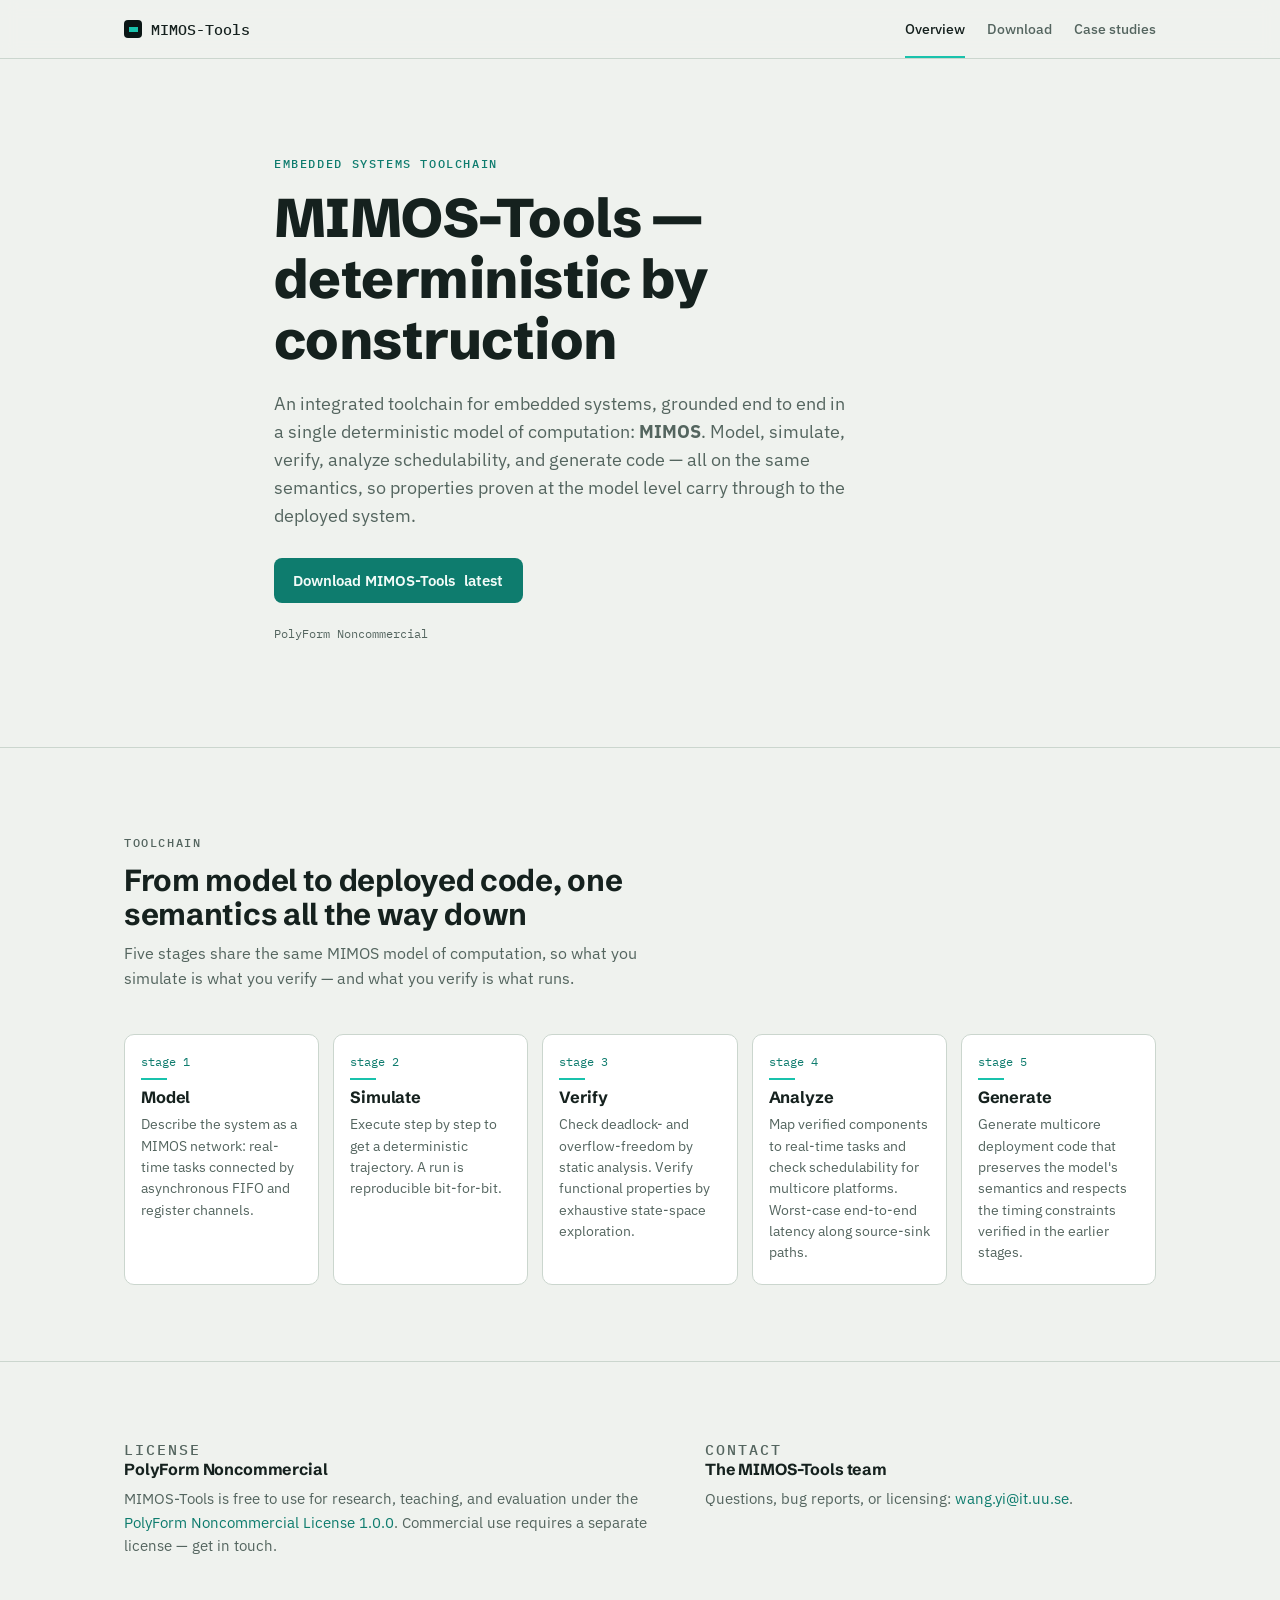
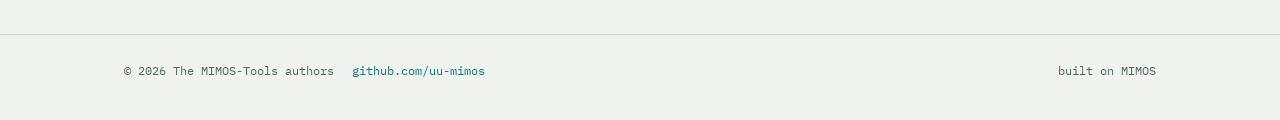
==== index.html @ 055eae3d "first version" ====
<!DOCTYPE html>
<html lang="en">
<head>
<meta charset="utf-8" />
<meta name="viewport" content="width=device-width, initial-scale=1" />
<title>MIMOS-Tools — deterministic by construction</title>
<meta name="description" content="MIMOS-Tools is a toolchain for modeling, simulating, verifying, analyzing, and generating code for embedded systems." />

<!-- ============================================================
     EDIT ME before going live — search for "TODO" across files:
       1. CODE_REPO (main.js): the repo that holds Releases.
       2. download.html — quick start commands, once the release
          form (jar / CLI binary / ...) is fixed.
       3. Contact email (this file, License & contact section).
     ============================================================ -->

<link rel="icon" href='data:image/svg+xml,<svg xmlns="http://www.w3.org/2000/svg" viewBox="0 0 32 32"><rect width="32" height="32" rx="6" fill="%230A1615"/><rect x="6" y="13" width="13" height="7" fill="%2319C2AC"/><polygon points="21,21 29,21 25,13" fill="%23F5A83C"/></svg>' />
<link rel="preconnect" href="https://fonts.googleapis.com">
<link rel="preconnect" href="https://fonts.gstatic.com" crossorigin>
<link href="https://fonts.googleapis.com/css2?family=Schibsted+Grotesk:wght@500;700;800&family=IBM+Plex+Sans:wght@400;500;600&family=IBM+Plex+Mono:wght@400;500&display=swap" rel="stylesheet">
<link rel="stylesheet" href="style.css" />
</head>
<body>
<header class="top">
  <div class="wrap top-inner">
    <a class="wordmark" href="index.html"><span class="glyph" aria-hidden="true"></span>MIMOS-Tools</a>
    <nav aria-label="Primary">
      <a href="index.html" class="active">Overview</a>
      <a href="download.html">Download</a>
      <a href="case-studies.html">Case studies</a>
    </nav>
  </div>
</header>

<!-- ================= HERO ================= -->
<div class="hero">
  <div class="wrap hero-inner">
    <p class="eyebrow">Embedded systems toolchain</p>
    <h1>MIMOS-Tools — deterministic by construction</h1>
    <p class="lede">
      An integrated toolchain for embedded systems, grounded end to end
      in a single deterministic model of computation: <strong>MIMOS</strong>.
      Model, simulate, verify, analyze schedulability, and generate code —
      all on the same semantics, so properties proven at the model level
      carry through to the deployed system.
    </p>
    <div class="hero-cta">
      <a class="btn btn-primary" href="download.html">
        Download MIMOS-Tools <span class="ver" data-latest-version>latest</span>
      </a>
    </div>
    <p class="hero-meta">
      <span>PolyForm Noncommercial</span>
    </p>
  </div>
</div>

<!-- ================= TOOLCHAIN ================= -->
<section id="toolchain">
  <div class="wrap">
    <div class="sec-head">
      <p class="eyebrow">Toolchain</p>
      <h2>From model to deployed code, one semantics all the way down</h2>
      <p>Five stages share the same MIMOS model of computation, so what you simulate is what you verify — and what you verify is what runs.</p>
    </div>
    <div class="chain">
      <div class="step">
        <span class="n">stage 1</span>
        <h3>Model</h3>
        <p>Describe the system as a MIMOS network: real-time tasks connected by asynchronous FIFO and register channels.</p>
      </div>
      <div class="step">
        <span class="n">stage 2</span>
        <h3>Simulate</h3>
        <p>Execute step by step to get a deterministic trajectory. A run is reproducible bit-for-bit.</p>
      </div>
      <div class="step">
        <span class="n">stage 3</span>
        <h3>Verify</h3>
        <p>Check deadlock- and overflow-freedom by static analysis. Verify functional properties by exhaustive state-space exploration.</p>
      </div>
      <div class="step">
        <span class="n">stage 4</span>
        <h3>Analyze</h3>
        <p>Map verified components to real-time tasks and check schedulability for multicore platforms. Worst-case end-to-end latency along source-sink paths.</p>
      </div>
      <div class="step">
        <span class="n">stage 5</span>
        <h3>Generate</h3>
        <p>Generate multicore deployment code that preserves the model's semantics and respects the timing constraints verified in the earlier stages.</p>
      </div>
    </div>
  </div>
</section>

<!-- ================= LICENSE & CONTACT ================= -->
<section id="license">
  <div class="wrap lic-grid">
    <div>
      <p class="eyebrow">License</p>
      <h3>PolyForm Noncommercial</h3>
      <p>MIMOS-Tools is free to use for research, teaching, and evaluation under the
         <a href="https://polyformproject.org/licenses/noncommercial/1.0.0">PolyForm Noncommercial License 1.0.0</a>.
         Commercial use requires a separate license — get in touch.</p>
    </div>
    <div>
      <p class="eyebrow">Contact</p>
      <h3>The MIMOS-Tools team</h3>
      <p>Questions, bug reports, or licensing:
         <a href="mailto:wang.yi@it.uu.se">wang.yi@it.uu.se</a>.</p>
    </div>
  </div>
</section>

<footer>
  <div class="wrap foot-inner">
    <span>© 2026 The MIMOS-Tools authors</span>
    <span><a href="https://github.com/uu-mimos">github.com/uu-mimos</a></span>
    <span class="right">built on MIMOS</span>
  </div>
</footer>

<script src="main.js"></script>
</body>
</html>
---- style.css ----
:root{
  --paper:      #EFF2EE;
  --paper-2:    #E6EBE5;
  --ink:        #15211E;
  --muted:      #54655F;
  --line:       #CBD6CE;
  --panel:      #0A1615;
  --panel-line: rgba(25,194,172,.14);
  --trace:      #19C2AC;
  --trace-deep: #0E7C6E;
  --amber:      #F5A83C;
  --radius:     10px;
}

*{ box-sizing:border-box; margin:0; padding:0; }
html{ scroll-behavior:smooth; }
body{
  background:var(--paper);
  color:var(--ink);
  font-family:"IBM Plex Sans",system-ui,sans-serif;
  font-size:16px; line-height:1.6;
  -webkit-font-smoothing:antialiased;
}
::selection{ background:rgba(25,194,172,.28); }

a{ color:var(--trace-deep); text-decoration:none; }
a:hover{ text-decoration:underline; }
:focus-visible{ outline:2px solid var(--trace-deep); outline-offset:2px; border-radius:2px; }

.wrap{ max-width:1080px; margin:0 auto; padding:0 24px; }

.eyebrow{
  font-family:"IBM Plex Mono",monospace;
  font-size:.72rem; font-weight:500;
  letter-spacing:.14em; text-transform:uppercase;
  color:var(--trace-deep);
}

h1,h2,h3{ font-family:"Schibsted Grotesk",sans-serif; line-height:1.12; letter-spacing:-.01em; }

/* ---------- top nav ---------- */
.top{
  position:sticky; top:0; z-index:50;
  background:color-mix(in srgb, var(--paper) 88%, transparent);
  backdrop-filter:blur(8px);
  border-bottom:1px solid var(--line);
}
.top-inner{
  display:flex; align-items:center; gap:28px;
  height:58px;
}
.wordmark{
  font-family:"IBM Plex Mono",monospace;
  font-weight:500; font-size:.95rem; color:var(--ink);
  display:flex; align-items:center; gap:9px;
}
.wordmark:hover{ text-decoration:none; }
.wordmark .glyph{
  width:18px; height:18px; border-radius:4px; background:var(--panel);
  display:inline-grid; place-items:center; flex:none;
}
.wordmark .glyph::before{
  content:""; width:9px; height:5px; background:var(--trace);
}
.top nav{ display:flex; gap:22px; margin-left:auto; }
.top nav a{
  font-size:.86rem; color:var(--muted); font-weight:500;
}
.top nav a:hover{ color:var(--ink); text-decoration:none; }
.top .btn{ margin-left:8px; }

/* ---------- buttons ---------- */
.btn{
  display:inline-flex; align-items:center; gap:9px;
  font-family:"IBM Plex Sans",sans-serif; font-weight:600; font-size:.92rem;
  padding:.62rem 1.15rem; border-radius:8px;
  border:1px solid transparent; cursor:pointer;
}
.btn:hover{ text-decoration:none; }
.btn-primary{ background:var(--trace-deep); color:#F2FBF8; }
.btn-primary:hover{ background:#0A5D51; }
.btn-ghost{ border-color:var(--line); color:var(--ink); background:transparent; }
.btn-ghost:hover{ border-color:var(--muted); }
.btn-sm{ padding:.42rem .85rem; font-size:.84rem; }

/* ---------- hero ---------- */
.hero{ padding:96px 0 104px; border-bottom:1px solid var(--line); }
.hero-inner{ max-width:780px; }
.hero h1{ font-size:clamp(2.2rem,5vw,3.4rem); font-weight:800; margin:.9rem 0 1.2rem; }
.hero .lede{ font-size:1.1rem; color:var(--muted); max-width:52ch; }
.hero-cta{ display:flex; gap:12px; margin-top:1.7rem; flex-wrap:wrap; }
.hero-meta{
  margin-top:1.3rem; font-family:"IBM Plex Mono",monospace;
  font-size:.75rem; color:var(--muted);
}
.hero-meta span+span::before{ content:"·"; margin:0 .6em; color:var(--line); }

@media (prefers-reduced-motion:reduce){
  html{ scroll-behavior:auto; }
}

/* ---------- sections ---------- */
section{ padding:76px 0; }
section+section{ border-top:1px solid var(--line); }
.sec-head{ max-width:56ch; margin-bottom:2.6rem; }
.sec-head h2{ font-size:clamp(1.5rem,2.6vw,1.9rem); font-weight:700; margin-top:.7rem; }
.sec-head p{ color:var(--muted); margin-top:.6rem; }

/* toolchain */
.chain{
  display:grid; grid-template-columns:repeat(5,1fr); gap:14px;
}
.step{
  background:#FFFFFF;
  border:1px solid var(--line); border-radius:var(--radius);
  padding:18px 16px 20px;
  display:flex; flex-direction:column; gap:.5rem;
}
.step .n{
  font-family:"IBM Plex Mono",monospace; font-size:.72rem; color:var(--trace-deep);
}
.step .n::after{
  content:""; display:block; width:26px; height:2px; background:var(--trace);
  margin-top:7px;
}
.step h3{ font-size:1.02rem; font-weight:700; }
.step p{ font-size:.86rem; color:var(--muted); line-height:1.55; }

/* quick start */
.qs-grid{ display:grid; grid-template-columns:1.15fr 1fr; gap:40px; align-items:start; }
.code{
  background:var(--panel); color:#D9E6E1;
  border:1px solid var(--panel-line); border-radius:var(--radius);
  font-family:"IBM Plex Mono",monospace; font-size:.84rem; line-height:1.75;
  padding:20px 22px; overflow-x:auto; white-space:pre;
}
.code .c{ color:rgba(217,230,225,.42); }
.code .t{ color:var(--trace); }
.qs-note{
  margin-top:.9rem; font-size:.8rem; color:var(--muted);
  font-family:"IBM Plex Mono",monospace;
}
.qs-side h3{ font-size:1rem; margin-bottom:.5rem; }
.qs-side p{ font-size:.9rem; color:var(--muted); margin-bottom:1.1rem; }

/* case studies */
.cases{ display:grid; grid-template-columns:repeat(3,1fr); gap:14px; }
.case{
  background:var(--paper-2); border:1px solid var(--line);
  border-radius:var(--radius); padding:20px 18px;
}
.case .tag{
  font-family:"IBM Plex Mono",monospace; font-size:.68rem;
  letter-spacing:.1em; text-transform:uppercase; color:var(--muted);
}
.case h3{ font-size:1.02rem; margin:.55rem 0 .45rem; }
.case p{ font-size:.86rem; color:var(--muted); }

/* misc */
.todo{ color:#B05A00; }

/* license / contact */
.lic-grid{ display:grid; grid-template-columns:1.2fr 1fr; gap:40px; }
.lic-grid h3{ font-size:1rem; margin-bottom:.5rem; }
.lic-grid p{ font-size:.92rem; color:var(--muted); }

/* footer */
footer{
  border-top:1px solid var(--line); padding:26px 0 40px;
  font-family:"IBM Plex Mono",monospace; font-size:.76rem; color:var(--muted);
  display:block;
}
.foot-inner{ display:flex; gap:18px; flex-wrap:wrap; }
.foot-inner .right{ margin-left:auto; }

/* ---------- responsive ---------- */
@media (max-width:960px){
  .chain{ grid-template-columns:repeat(2,1fr); }
  .qs-grid,.lic-grid{ grid-template-columns:1fr; }
  .cases{ grid-template-columns:1fr; }
}
@media (max-width:720px){
  .top-inner{ gap:16px; }
  .top nav{ gap:14px; }
  .top .btn{ display:none; }
  section{ padding:56px 0; }
}

/* ---------- multi-page nav & subpages ---------- */
.top nav a.active{ color:var(--ink); position:relative; }
.top nav a.active::after{
  content:""; position:absolute; left:0; right:0; bottom:-18px;
  height:2px; background:var(--trace);
}
.page-hero{ padding:68px 0 10px; }
.page-hero h1{ font-size:clamp(1.8rem,3.5vw,2.4rem); font-weight:800; margin-top:.7rem; }
.page-hero .lede{ color:var(--muted); margin-top:.7rem; max-width:56ch; }
section.tight{ padding-top:30px; }
.dl-card{
  background:#FFFFFF; border:1px solid var(--line); border-radius:var(--radius);
  padding:24px 26px; display:flex; align-items:center; gap:24px; flex-wrap:wrap;
}
.dl-card .dl-meta{ font-family:"IBM Plex Mono",monospace; font-size:.78rem; color:var(--muted); }
.dl-card .right-link{ margin-left:auto; font-size:.9rem; }
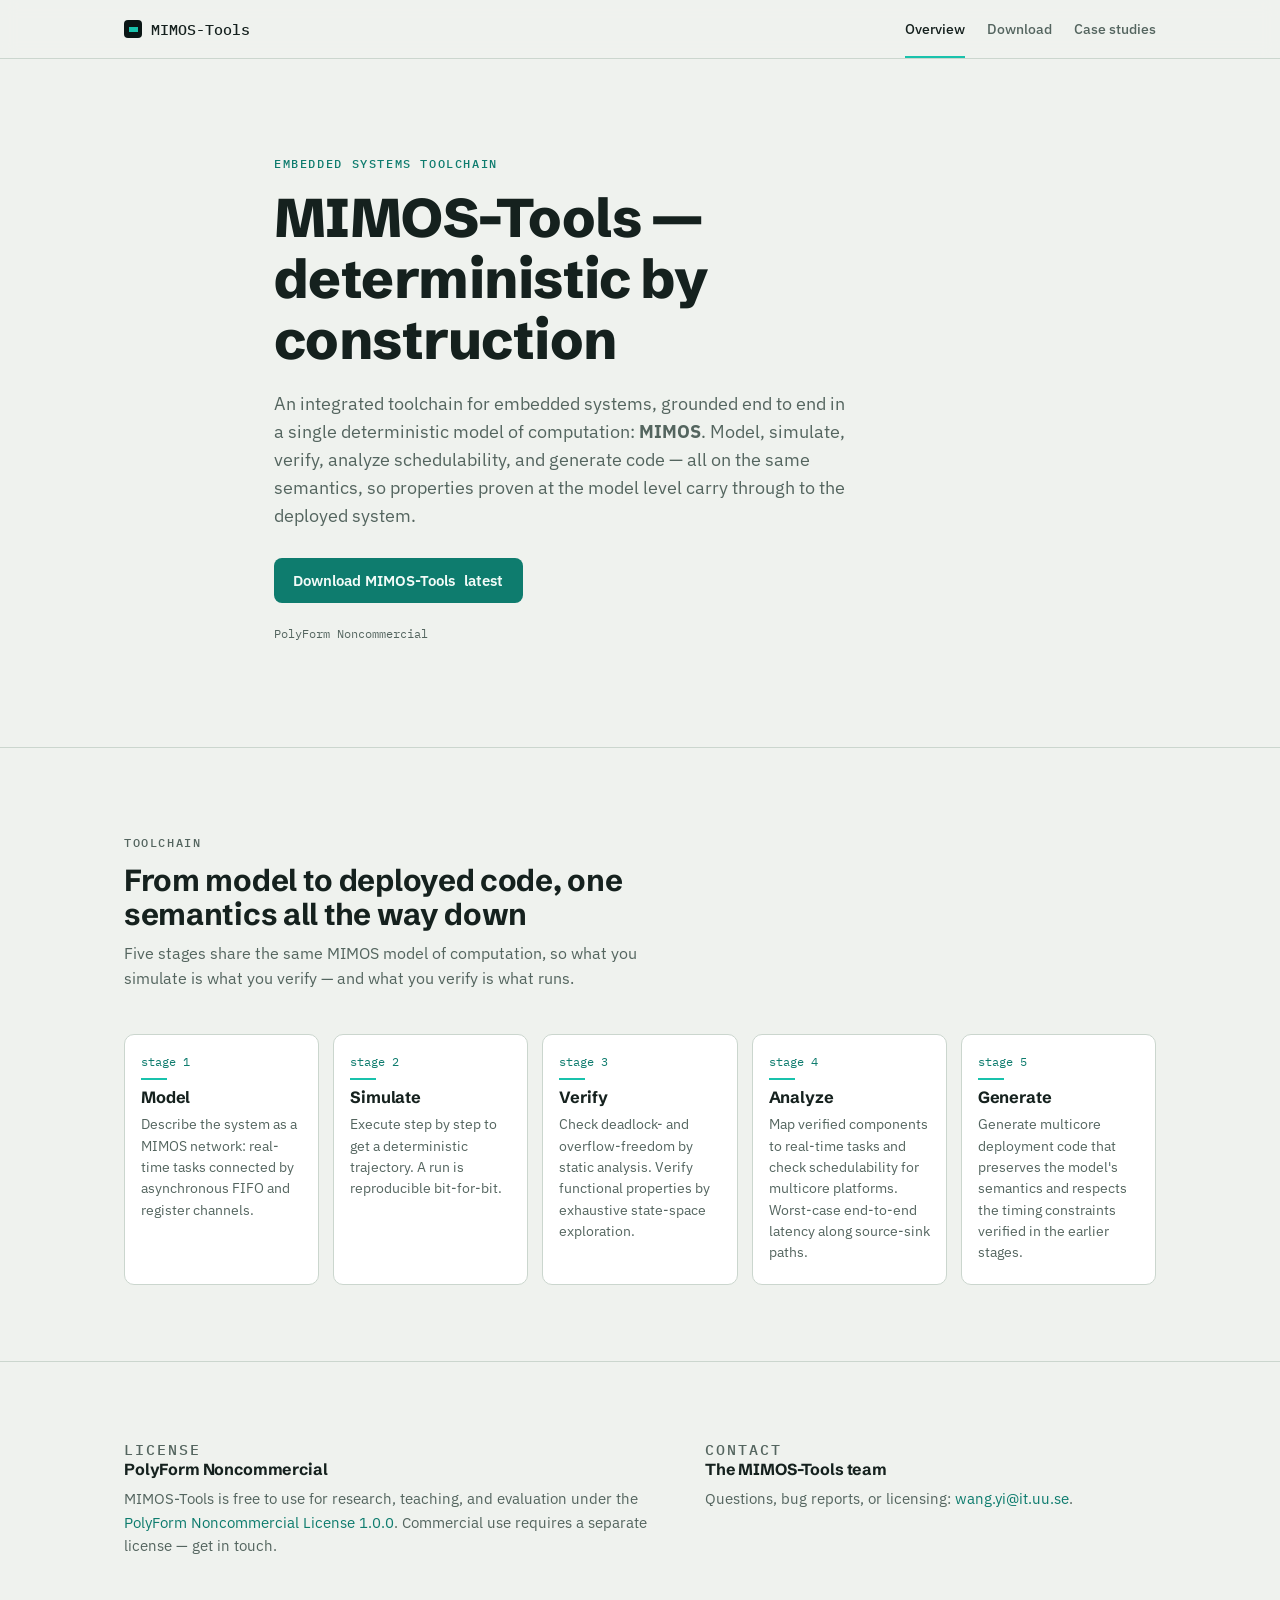
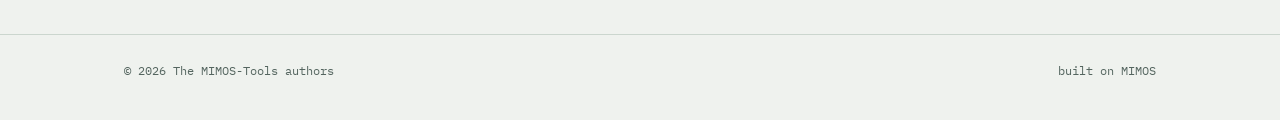
==== commit 445a059f: "update main page" ====
--- a/index.html
+++ b/index.html
@@ -115,7 +115,6 @@
 <footer>
   <div class="wrap foot-inner">
     <span>© 2026 The MIMOS-Tools authors</span>
-    <span><a href="https://github.com/uu-mimos">github.com/uu-mimos</a></span>
     <span class="right">built on MIMOS</span>
   </div>
 </footer>
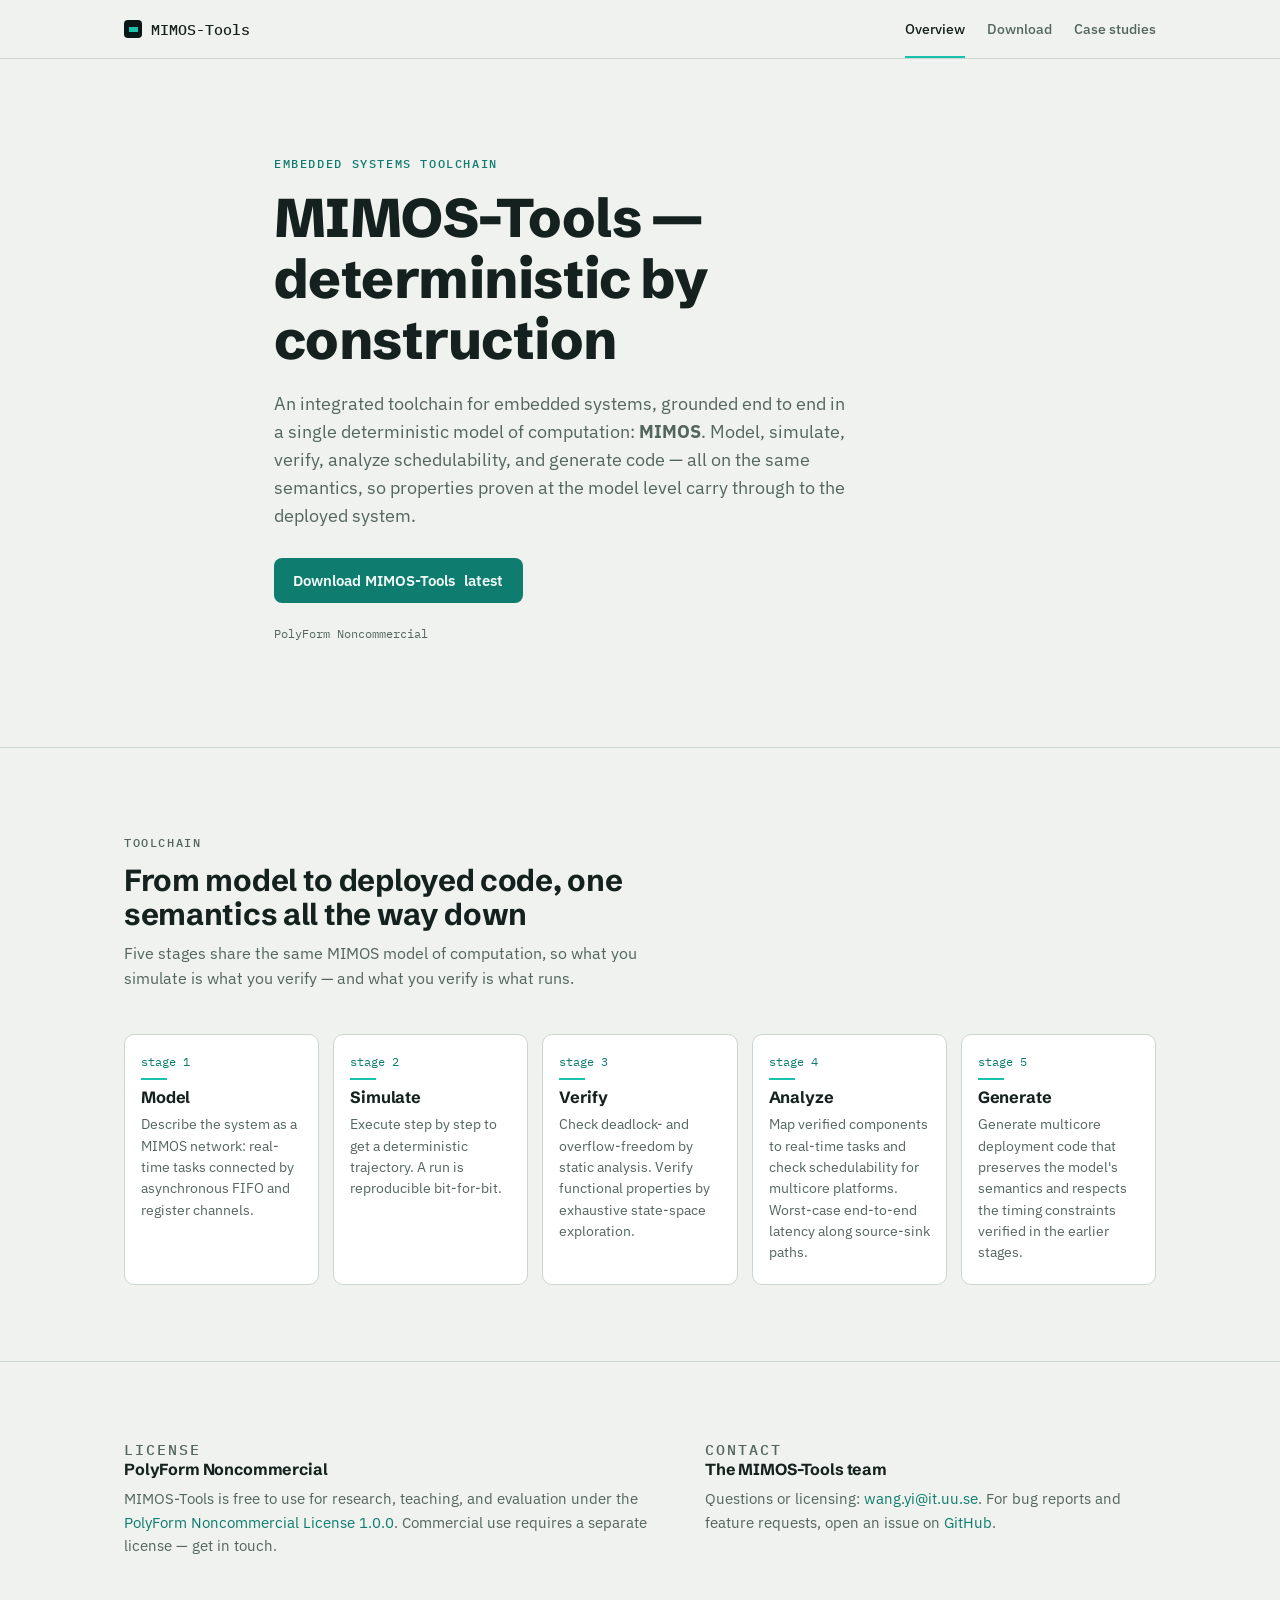
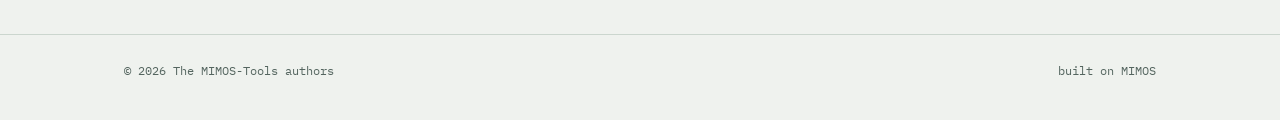
==== commit 94298eff: "update contact information" ====
--- a/index.html
+++ b/index.html
@@ -11,7 +11,6 @@
        1. CODE_REPO (main.js): the repo that holds Releases.
        2. download.html — quick start commands, once the release
           form (jar / CLI binary / ...) is fixed.
-       3. Contact email (this file, License & contact section).
      ============================================================ -->
 
 <link rel="icon" href='data:image/svg+xml,<svg xmlns="http://www.w3.org/2000/svg" viewBox="0 0 32 32"><rect width="32" height="32" rx="6" fill="%230A1615"/><rect x="6" y="13" width="13" height="7" fill="%2319C2AC"/><polygon points="21,21 29,21 25,13" fill="%23F5A83C"/></svg>' />
@@ -106,8 +105,10 @@
     <div>
       <p class="eyebrow">Contact</p>
       <h3>The MIMOS-Tools team</h3>
-      <p>Questions, bug reports, or licensing:
-         <a href="mailto:wang.yi@it.uu.se">wang.yi@it.uu.se</a>.</p>
+      <p>Questions or licensing:
+         <a href="mailto:wang.yi@it.uu.se">wang.yi@it.uu.se</a>.
+         For bug reports and feature requests, open an issue on
+         <a href="https://github.com/uu-mimos/MIMOS-Tools/issues">GitHub</a>.</p>
     </div>
   </div>
 </section>
@@ -121,4 +122,4 @@
 
 <script src="main.js"></script>
 </body>
-</html>
+</html>
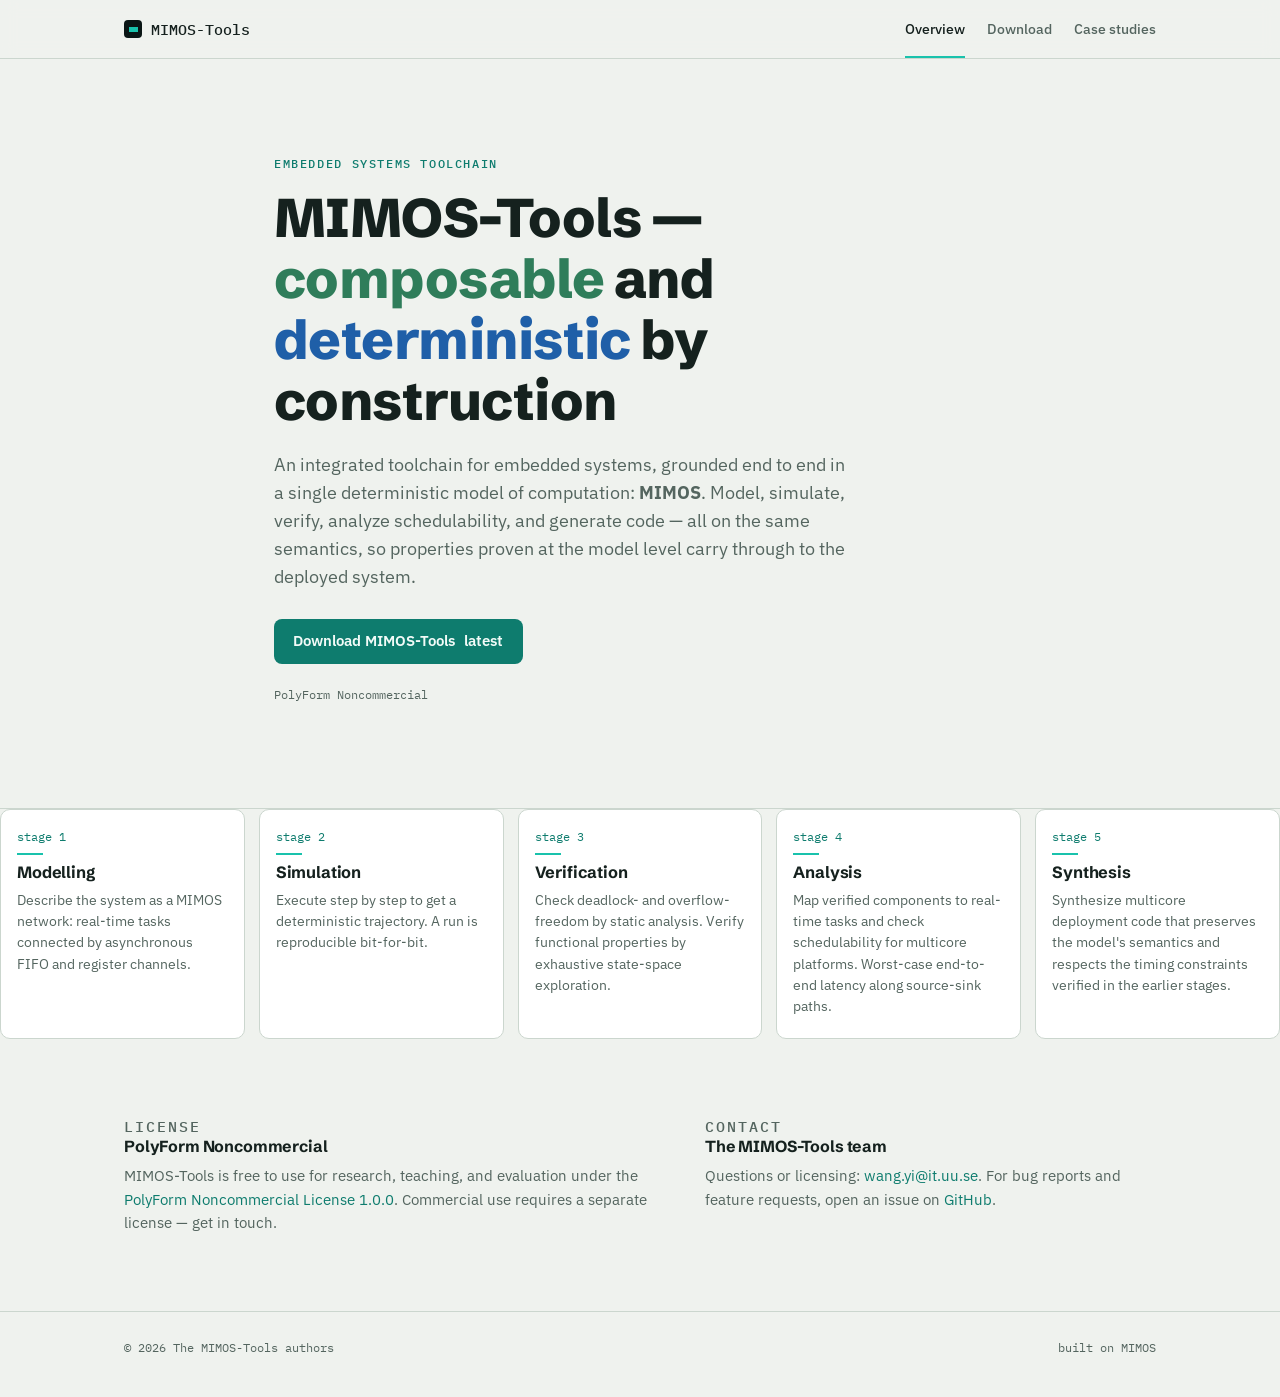
==== commit 74bdfe43: "update main page" ====
--- a/index.html
+++ b/index.html
@@ -3,7 +3,7 @@
 <head>
 <meta charset="utf-8" />
 <meta name="viewport" content="width=device-width, initial-scale=1" />
-<title>MIMOS-Tools — deterministic by construction</title>
+<title>MIMOS-Tools — composable and deterministic by construction</title>
 <meta name="description" content="MIMOS-Tools is a toolchain for modeling, simulating, verifying, analyzing, and generating code for embedded systems." />
 
 <!-- ============================================================
@@ -35,7 +35,7 @@
 <div class="hero">
   <div class="wrap hero-inner">
     <p class="eyebrow">Embedded systems toolchain</p>
-    <h1>MIMOS-Tools — deterministic by construction</h1>
+    <h1>MIMOS-Tools — <span class="hl-comp">composable</span> and <span class="hl-det">deterministic</span> by construction</h1>
     <p class="lede">
       An integrated toolchain for embedded systems, grounded end to end
       in a single deterministic model of computation: <strong>MIMOS</strong>.
@@ -55,42 +55,33 @@
 </div>
 
 <!-- ================= TOOLCHAIN ================= -->
-<section id="toolchain">
-  <div class="wrap">
-    <div class="sec-head">
-      <p class="eyebrow">Toolchain</p>
-      <h2>From model to deployed code, one semantics all the way down</h2>
-      <p>Five stages share the same MIMOS model of computation, so what you simulate is what you verify — and what you verify is what runs.</p>
-    </div>
-    <div class="chain">
-      <div class="step">
-        <span class="n">stage 1</span>
-        <h3>Model</h3>
-        <p>Describe the system as a MIMOS network: real-time tasks connected by asynchronous FIFO and register channels.</p>
-      </div>
-      <div class="step">
-        <span class="n">stage 2</span>
-        <h3>Simulate</h3>
-        <p>Execute step by step to get a deterministic trajectory. A run is reproducible bit-for-bit.</p>
-      </div>
-      <div class="step">
-        <span class="n">stage 3</span>
-        <h3>Verify</h3>
-        <p>Check deadlock- and overflow-freedom by static analysis. Verify functional properties by exhaustive state-space exploration.</p>
-      </div>
-      <div class="step">
-        <span class="n">stage 4</span>
-        <h3>Analyze</h3>
-        <p>Map verified components to real-time tasks and check schedulability for multicore platforms. Worst-case end-to-end latency along source-sink paths.</p>
-      </div>
-      <div class="step">
-        <span class="n">stage 5</span>
-        <h3>Generate</h3>
-        <p>Generate multicore deployment code that preserves the model's semantics and respects the timing constraints verified in the earlier stages.</p>
-      </div>
-    </div>
+<div class="chain">
+  <div class="step">
+    <span class="n">stage 1</span>
+    <h3>Modelling</h3>
+    <p>Describe the system as a MIMOS network: real-time tasks connected by asynchronous FIFO and register channels.</p>
   </div>
-</section>
+  <div class="step">
+    <span class="n">stage 2</span>
+    <h3>Simulation</h3>
+    <p>Execute step by step to get a deterministic trajectory. A run is reproducible bit-for-bit.</p>
+  </div>
+  <div class="step">
+    <span class="n">stage 3</span>
+    <h3>Verification</h3>
+    <p>Check deadlock- and overflow-freedom by static analysis. Verify functional properties by exhaustive state-space exploration.</p>
+  </div>
+  <div class="step">
+    <span class="n">stage 4</span>
+    <h3>Analysis</h3>
+    <p>Map verified components to real-time tasks and check schedulability for multicore platforms. Worst-case end-to-end latency along source-sink paths.</p>
+  </div>
+  <div class="step">
+    <span class="n">stage 5</span>
+    <h3>Synthesis</h3>
+    <p>Synthesize multicore deployment code that preserves the model's semantics and respects the timing constraints verified in the earlier stages.</p>
+  </div>
+</div>
 
 <!-- ================= LICENSE & CONTACT ================= -->
 <section id="license">
--- a/style.css
+++ b/style.css
@@ -202,3 +202,7 @@
 }
 .dl-card .dl-meta{ font-family:"IBM Plex Mono",monospace; font-size:.78rem; color:var(--muted); }
 .dl-card .right-link{ margin-left:auto; font-size:.9rem; }
+
+
+.hl-comp { color: #2f7d5a; }  
+.hl-det  { color: #1f5fa8; } 
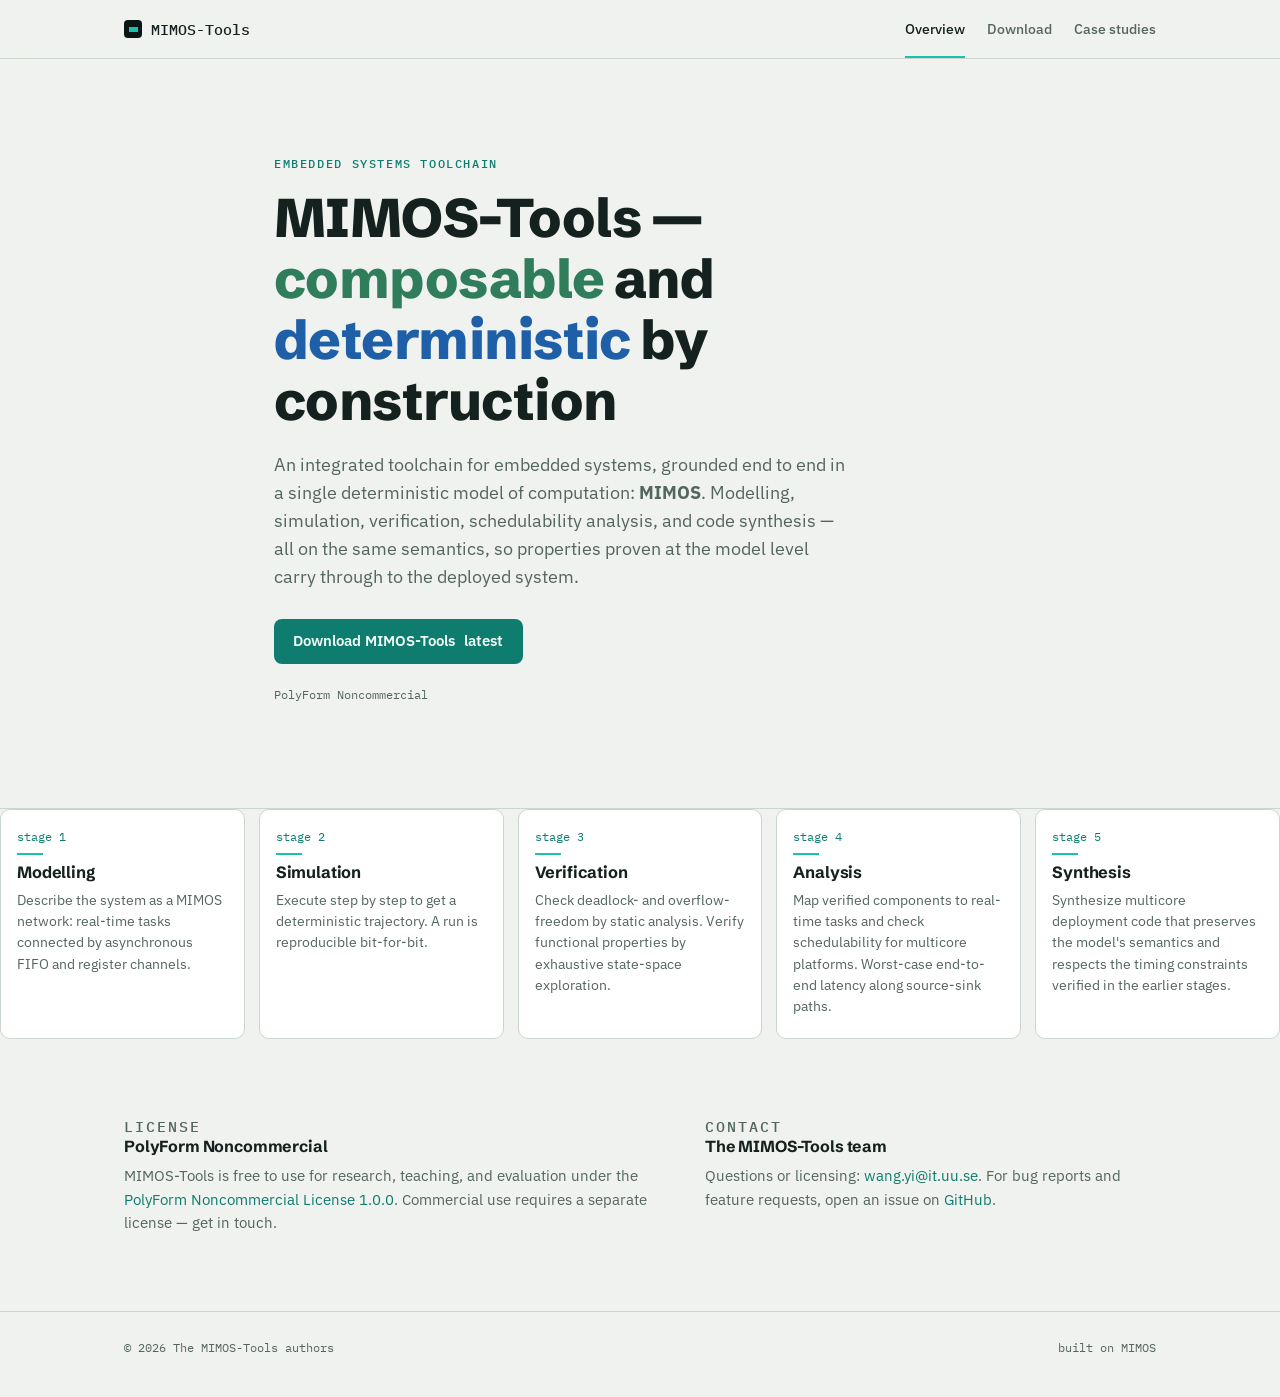
==== commit 4443589a: "update" ====
--- a/index.html
+++ b/index.html
@@ -39,9 +39,7 @@
     <p class="lede">
       An integrated toolchain for embedded systems, grounded end to end
       in a single deterministic model of computation: <strong>MIMOS</strong>.
-      Model, simulate, verify, analyze schedulability, and generate code —
-      all on the same semantics, so properties proven at the model level
-      carry through to the deployed system.
+      Modelling, simulation, verification, schedulability analysis, and code synthesis — all on the same semantics, so properties proven at the model level carry through to the deployed system.
     </p>
     <div class="hero-cta">
       <a class="btn btn-primary" href="download.html">
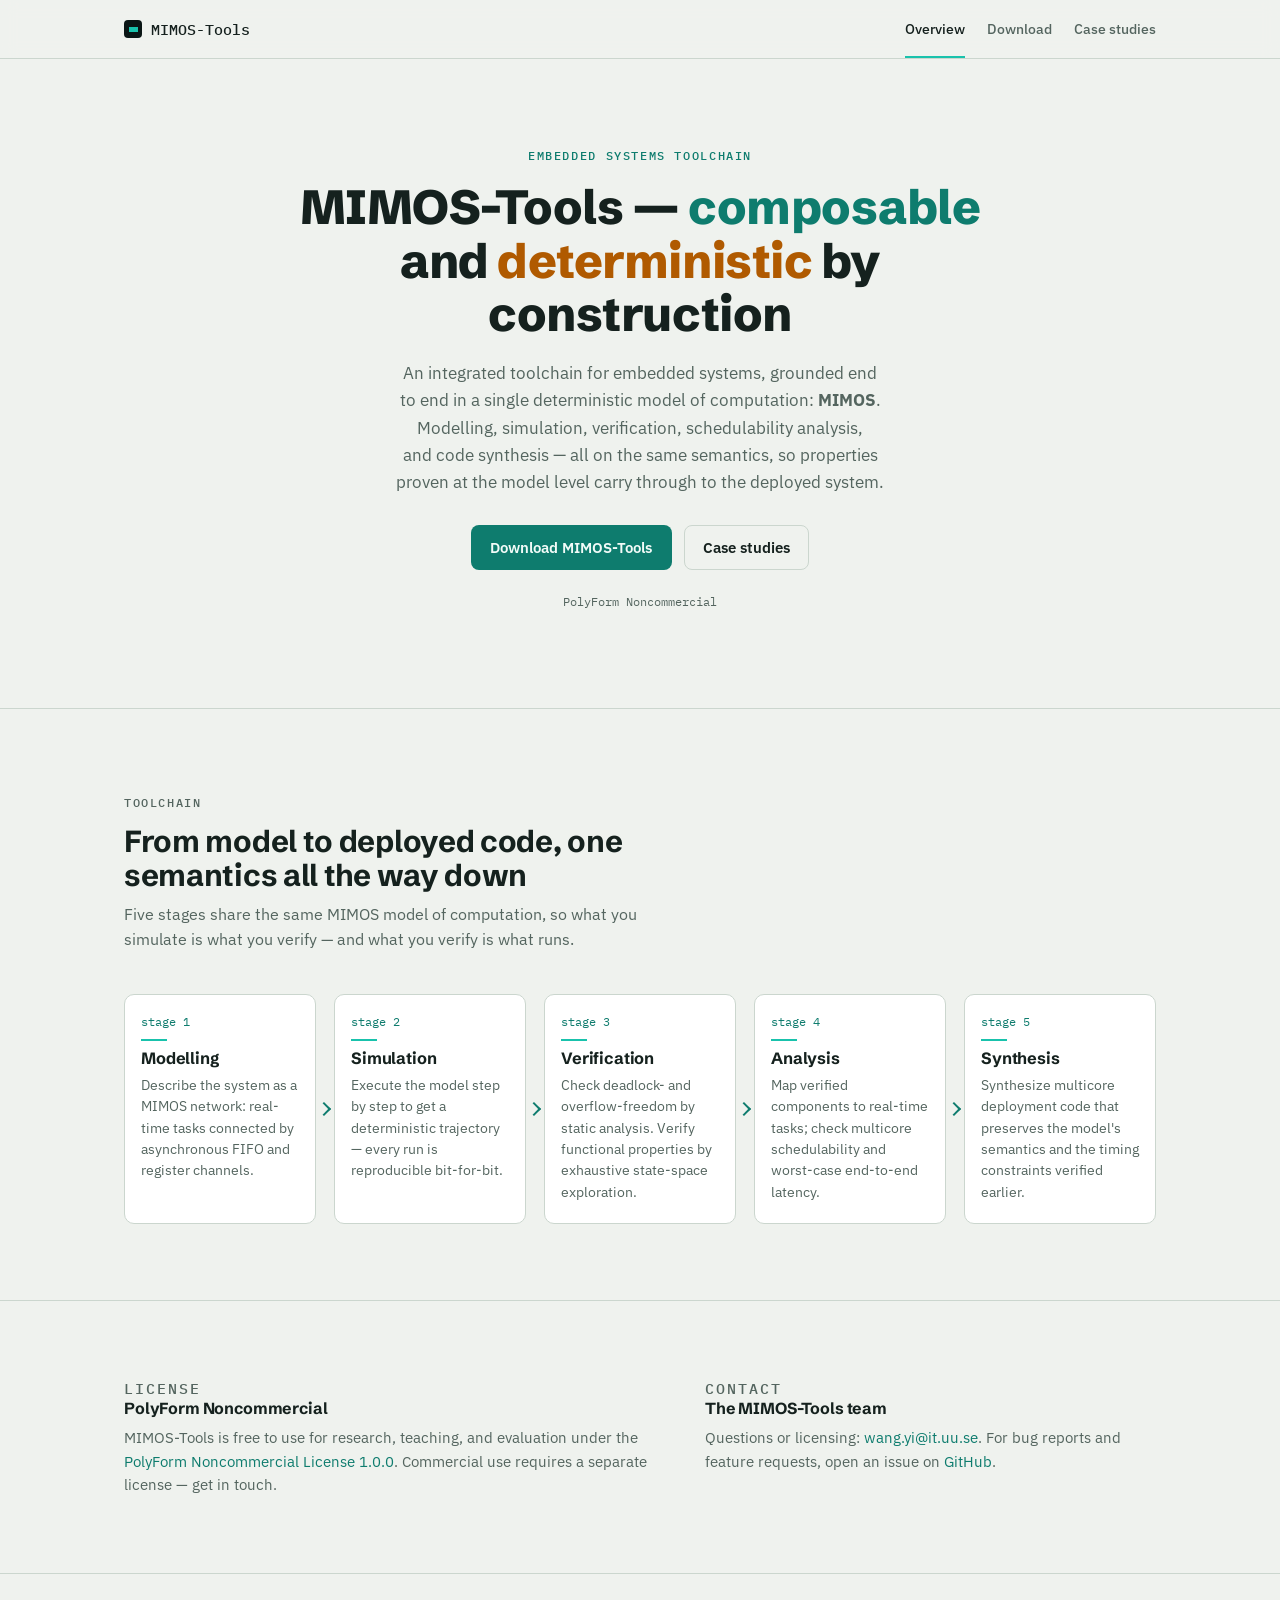
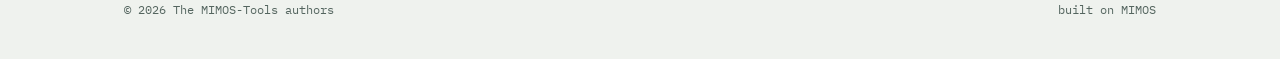
==== commit 549b21c8: "update" ====
--- a/index.html
+++ b/index.html
@@ -42,9 +42,8 @@
       Modelling, simulation, verification, schedulability analysis, and code synthesis — all on the same semantics, so properties proven at the model level carry through to the deployed system.
     </p>
     <div class="hero-cta">
-      <a class="btn btn-primary" href="download.html">
-        Download MIMOS-Tools <span class="ver" data-latest-version>latest</span>
-      </a>
+      <a class="btn btn-primary" href="download.html">Download MIMOS-Tools</a>
+      <a class="btn btn-ghost" href="case-studies.html">Case studies</a>
     </div>
     <p class="hero-meta">
       <span>PolyForm Noncommercial</span>
@@ -53,6 +52,13 @@
 </div>
 
 <!-- ================= TOOLCHAIN ================= -->
+ <section id="toolchain">
+  <div class="wrap">
+    <div class="sec-head">
+      <p class="eyebrow">Toolchain</p>
+      <h2>From model to deployed code, one semantics all the way down</h2>
+      <p>Five stages share the same MIMOS model of computation, so what you simulate is what you verify — and what you verify is what runs.</p>
+    </div>
 <div class="chain">
   <div class="step">
     <span class="n">stage 1</span>
@@ -62,7 +68,7 @@
   <div class="step">
     <span class="n">stage 2</span>
     <h3>Simulation</h3>
-    <p>Execute step by step to get a deterministic trajectory. A run is reproducible bit-for-bit.</p>
+    <p>Execute the model step by step to get a deterministic trajectory — every run is reproducible bit-for-bit.</p>
   </div>
   <div class="step">
     <span class="n">stage 3</span>
@@ -72,14 +78,16 @@
   <div class="step">
     <span class="n">stage 4</span>
     <h3>Analysis</h3>
-    <p>Map verified components to real-time tasks and check schedulability for multicore platforms. Worst-case end-to-end latency along source-sink paths.</p>
+    <p>Map verified components to real-time tasks; check multicore schedulability and worst-case end-to-end latency.</p>
   </div>
   <div class="step">
     <span class="n">stage 5</span>
     <h3>Synthesis</h3>
-    <p>Synthesize multicore deployment code that preserves the model's semantics and respects the timing constraints verified in the earlier stages.</p>
+    <p>Synthesize multicore deployment code that preserves the model's semantics and the timing constraints verified earlier.</p>
   </div>
 </div>
+</div>
+</section>
 
 <!-- ================= LICENSE & CONTACT ================= -->
 <section id="license">
--- a/style.css
+++ b/style.css
@@ -84,13 +84,13 @@
 .btn-sm{ padding:.42rem .85rem; font-size:.84rem; }
 
 /* ---------- hero ---------- */
-.hero{ padding:96px 0 104px; border-bottom:1px solid var(--line); }
-.hero-inner{ max-width:780px; }
-.hero h1{ font-size:clamp(2.2rem,5vw,3.4rem); font-weight:800; margin:.9rem 0 1.2rem; }
-.hero .lede{ font-size:1.1rem; color:var(--muted); max-width:52ch; }
-.hero-cta{ display:flex; gap:12px; margin-top:1.7rem; flex-wrap:wrap; }
+.hero{ padding:88px 0 96px; border-bottom:1px solid var(--line); text-align:center; }
+.hero-inner{ max-width:820px; margin:0 auto; }
+.hero h1{ font-size:clamp(2.2rem,4.4vw,3rem); font-weight:800; margin:.9rem 0 1.2rem; }
+.hero .lede{ font-size:1.06rem; color:var(--muted); max-width:60ch; margin:0 auto; text-wrap:balance; }
+.hero-cta{ display:flex; gap:12px; margin-top:1.8rem; flex-wrap:wrap; justify-content:center; }
 .hero-meta{
-  margin-top:1.3rem; font-family:"IBM Plex Mono",monospace;
+  margin-top:1.4rem; font-family:"IBM Plex Mono",monospace;
   font-size:.75rem; color:var(--muted);
 }
 .hero-meta span+span::before{ content:"·"; margin:0 .6em; color:var(--line); }
@@ -108,13 +108,23 @@
 
 /* toolchain */
 .chain{
-  display:grid; grid-template-columns:repeat(5,1fr); gap:14px;
+  display:grid; grid-template-columns:repeat(5,1fr); gap:18px;
 }
 .step{
+  position:relative;
   background:#FFFFFF;
   border:1px solid var(--line); border-radius:var(--radius);
   padding:18px 16px 20px;
   display:flex; flex-direction:column; gap:.5rem;
+}
+@media (min-width:961px){
+  .step:not(:last-child)::after{
+    content:""; position:absolute; top:50%; right:-14px;
+    width:8px; height:8px; margin-top:-5px;
+    border-top:2px solid var(--trace-deep);
+    border-right:2px solid var(--trace-deep);
+    transform:rotate(45deg);
+  }
 }
 .step .n{
   font-family:"IBM Plex Mono",monospace; font-size:.72rem; color:var(--trace-deep);
@@ -204,5 +214,5 @@
 .dl-card .right-link{ margin-left:auto; font-size:.9rem; }
 
 
-.hl-comp { color: #2f7d5a; }  
-.hl-det  { color: #1f5fa8; } +.hl-comp { color: var(--trace-deep); }
+.hl-det  { color: #B05A00; }
